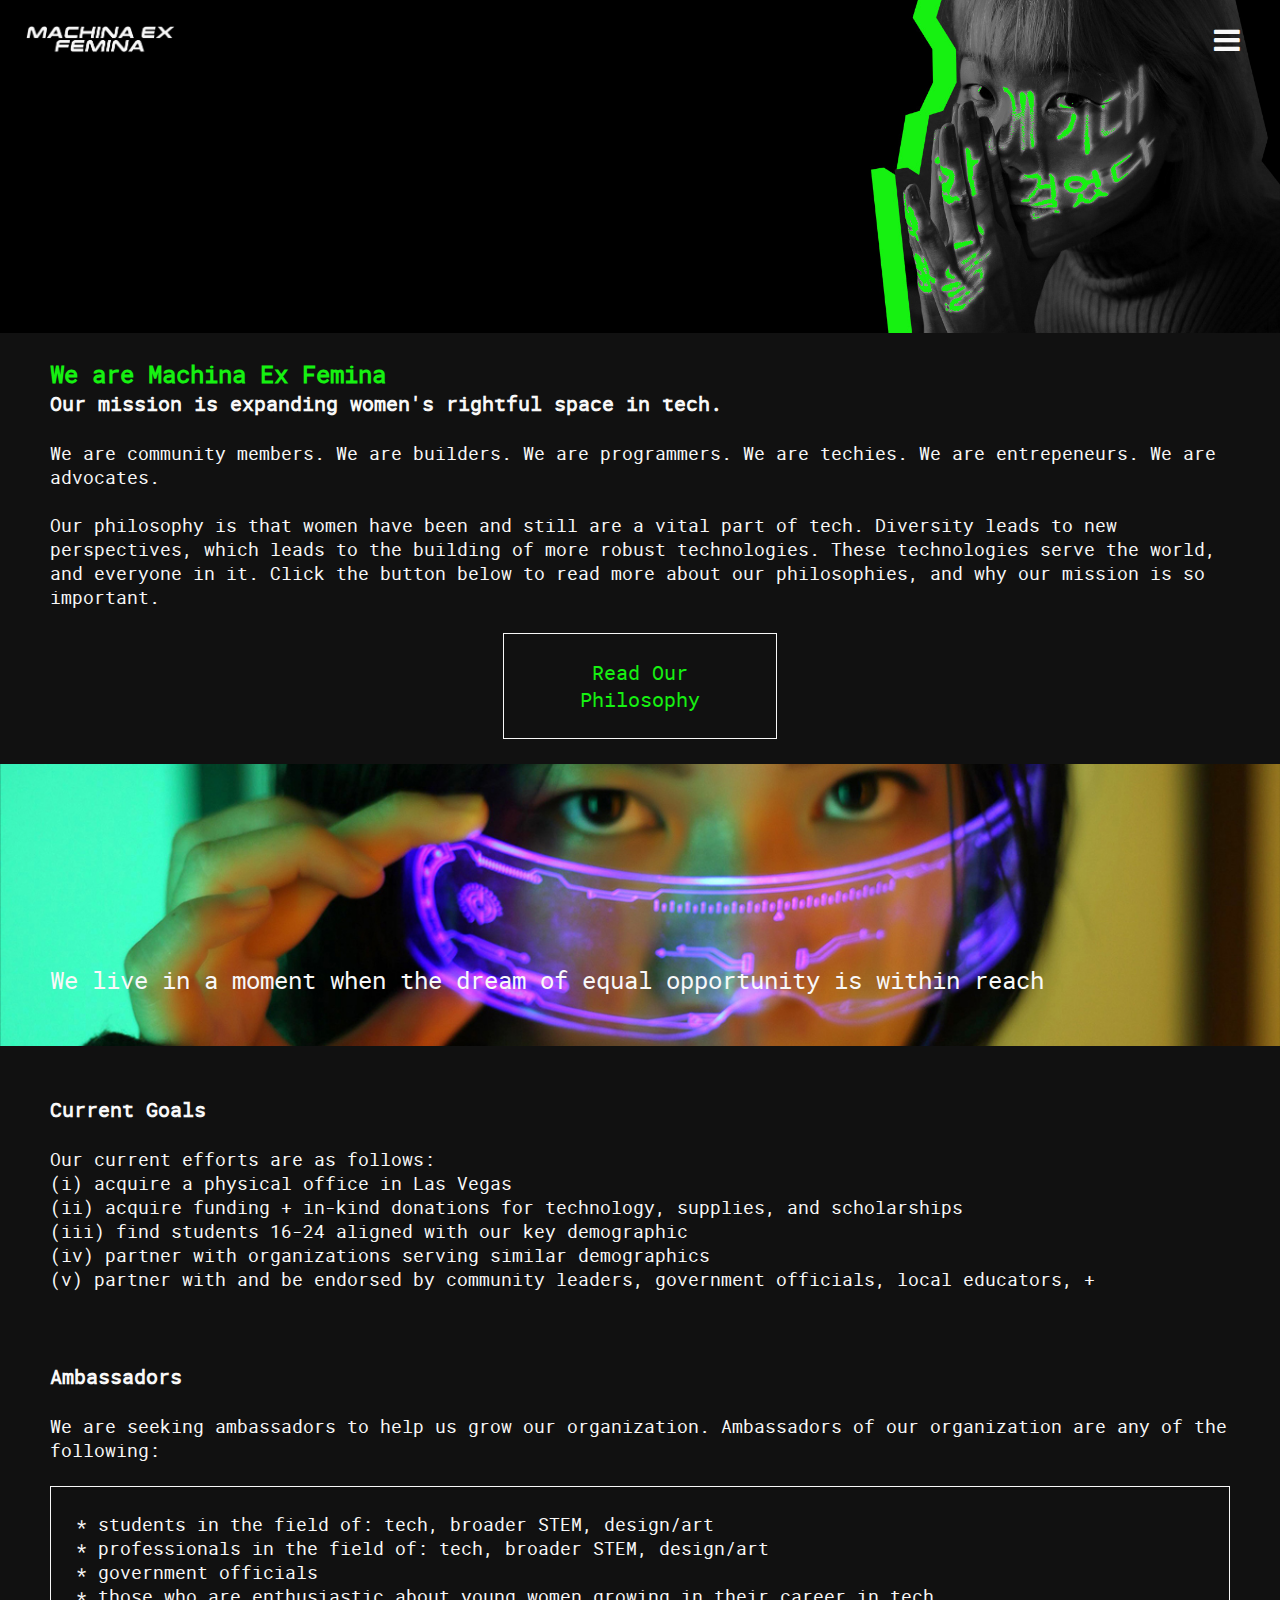
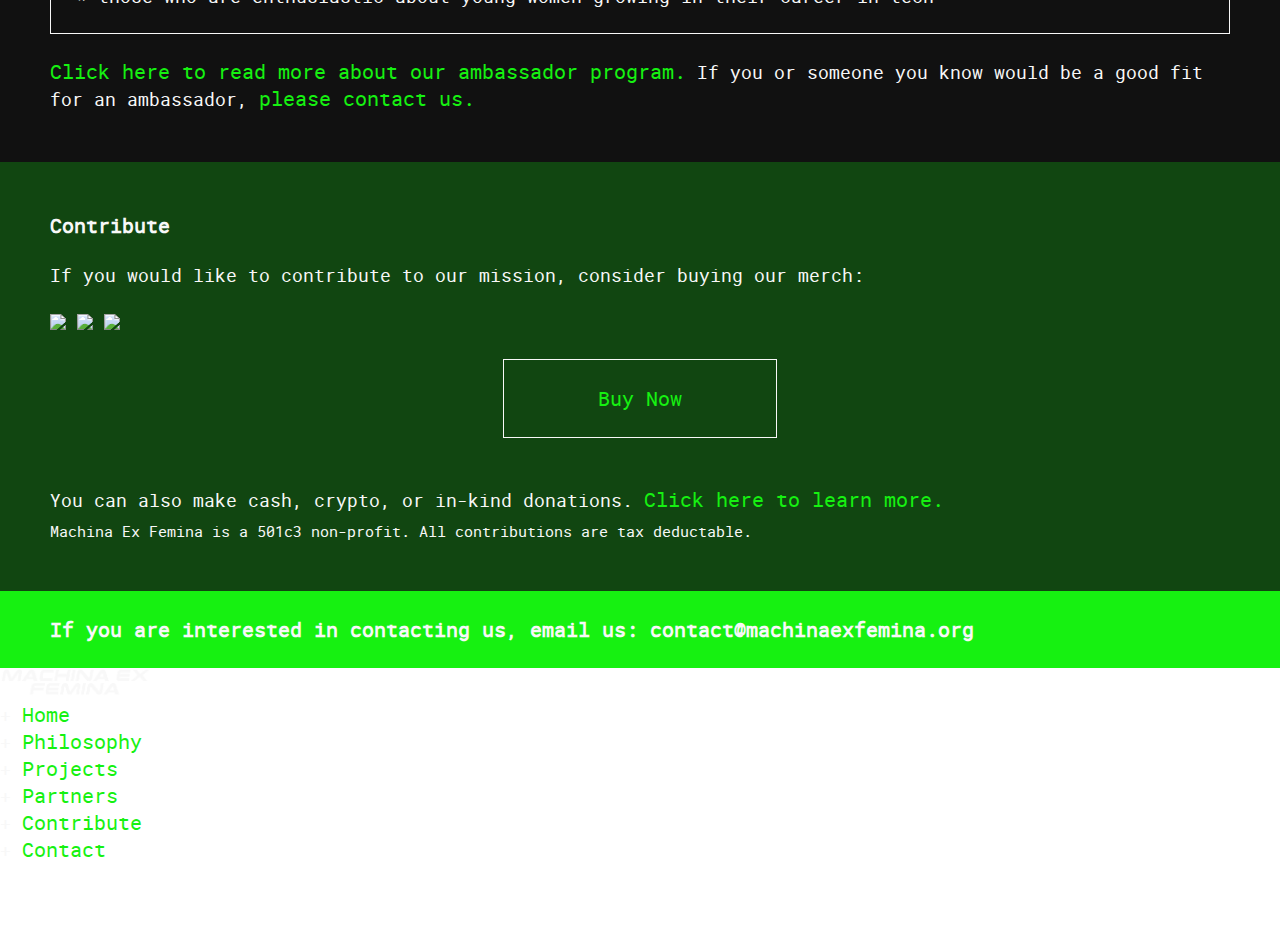
==== index.html @ 654ce54c "Update index.html" ====
<!DOCTYPE html>
<html lang="en">
<head>
    <meta charset="utf-8">
    <title>Machina Ex Femina | Expanding Women's Rightful Space in Tech</title>
    <meta name="viewport" content="width=device-width, initial-scale=1.0">
    <link rel="icon" type="image/x-icon" href="imgs/assets/favicon.png">
    <link rel="stylesheet" href="style.css" href="https://fonts.googleapis.com/css?family=Roboto+Mono">
    <link rel="stylesheet" href="https://cdnjs.cloudflare.com/ajax/libs/font-awesome/4.7.0/css/font-awesome.min.css">
</head>
    
<body>
    <header>
        <nav>        
          <input type="checkbox" id="check">
          <label for="check" class="checkbtn">
              <i class="fa fa-bars"></i>
          </label>    
          <div class="logo"><img src="/imgs/assets/F8F8F8 White Machina Ex Femina Full wo mission statement.png"></div>
              <ul>
                  <li><a href="index">Home</a></li>
                  <li><a class="active" href="philosophy.html">Philosophy</a></li>
                  <li><a class="active" href="projects.html">Projects</a></li>
                  <li><a class="active" href="partners.html">Partners</a></li>
                  <li><a class="active" href="contribute.html">Contribute</a></li>
                  <li><a class="active" href="contact.html">Contact</a></li>
              </ul>
  
          </nav>
        </header>
        

        <div class="general">

            <h1>We are Machina Ex Femina</h1>
            <h2>Our mission is expanding women's rightful space in tech.</h2>
            <br>
            We are community members. We are builders. We are programmers. We are techies. We are entrepeneurs. We are advocates.
            <br><br>
            Our philosophy is that women have been and still are a vital part of tech. Diversity leads to new perspectives, which leads to the building of more robust technologies. These technologies serve the world, and everyone in it. Click the button below to read more about our philosophies, and why our mission is so important.
            <br><br>
            <center><a href="philosophy"><div class="btn">Read Our Philosophy</div></a></center>

        </div>

        <div class="inspiringx">
            
        <p style="font-size: 24px; color: #f8f8f8;">We live in a moment when the dream of equal opportunity is within reach</p>

        </div>

        <div class="goals">
            
            <p style="font-size: 20px; font-weight:bold; background-color: transparent;">Current Goals</p>
            <br>
            Our current efforts are as follows:
            <br>
            (i) acquire a physical office in Las Vegas<br>
            (ii) acquire funding + in-kind donations for technology, supplies, and scholarships<br>
            (iii) find students 16-24 aligned with our key demographic<br>
            (iv) partner with organizations serving similar demographics<br>
            (v) partner with and be endorsed by community leaders, government officials, local educators, +
            <br>
            <br>
            <br>
            <br>
            <p style="font-size: 20px; font-weight:bold; background-color: transparent;">Ambassadors</p>
            <br>
            We are seeking ambassadors to help us grow our organization. Ambassadors of our organization are any of the following:
            <br><br>
            <div class="tbl">
                * students in the field of: tech, broader STEM, design/art<br>
                * professionals in the field of: tech, broader STEM, design/art<br>
                * government officials<br>
                * those who are enthusiastic about young women growing in their career in tech<br>
            </div>
            <br>
            <a href="ambassadors">Click here to read more about our ambassador program.</a> If you or someone you know would be a good fit for an ambassador, <a href="contact">please contact us.</a>

        </div>

        <div class="contribute">
            
            <p style="font-size: 20px; font-weight:bold; background-color: transparent;">Contribute</p>
            <br>
            If you would like to contribute to our mission, consider buying our merch:
            <br><br>
            <img src="../machinaexfemina-site/imgs/merch/brains-hoodie/black.png" width="200px">
            <img src="../machinaexfemina-site/imgs/merch/her-hoodie/black.png" width="200px">
            <img src="../machinaexfemina-site/imgs/merch/logo-hoodie/mxf logo hoodie 2022.png" width="200px">
            <br><br>
            <center><a href="contribute.html"><div class="btn">Buy Now</div></a></center>
            <br><br>
            You can also make cash, crypto, or in-kind donations. <a href="contribute">Click here to learn more.</a>
            <br>
            <sub>Machina Ex Femina is a 501c3 non-profit. All contributions are tax deductable.</sub>

        </div>

        <div class="inquiry">
            
            <p style="font-size: 20px; font-weight:bold; background-color: transparent;">If you are interested in contacting us, email us: contact@machinaexfemina.org</p>

        </div>


        <footer>              
                <img width="150px" src="/imgs/assets/F8F8F8 White Machina Ex Femina Full wo mission statement.png"> 
                
                <div class="footerlinks">
                + <a href="index.html">Home</a><br>
                + <a href="philosophy.html">Philosophy</a><br>
                + <a href="projects.html">Projects</a><br>
                + <a href="partners.html">Partners</a><br>
                + <a href="contribute.html">Contribute</a><br>
                + <a href="contact.html">Contact</a>
                <br><br>
                <a href="https://twitter.com/machinaexfemina"><img width="44px" src="/imgs/twitter logo.png"></a><a href="https://instagram.com/exfemina"><img width="44px" src="/imgs/instagram.png"></a>
                </div>
        </footer>

    </div>
    
</body>





</html>
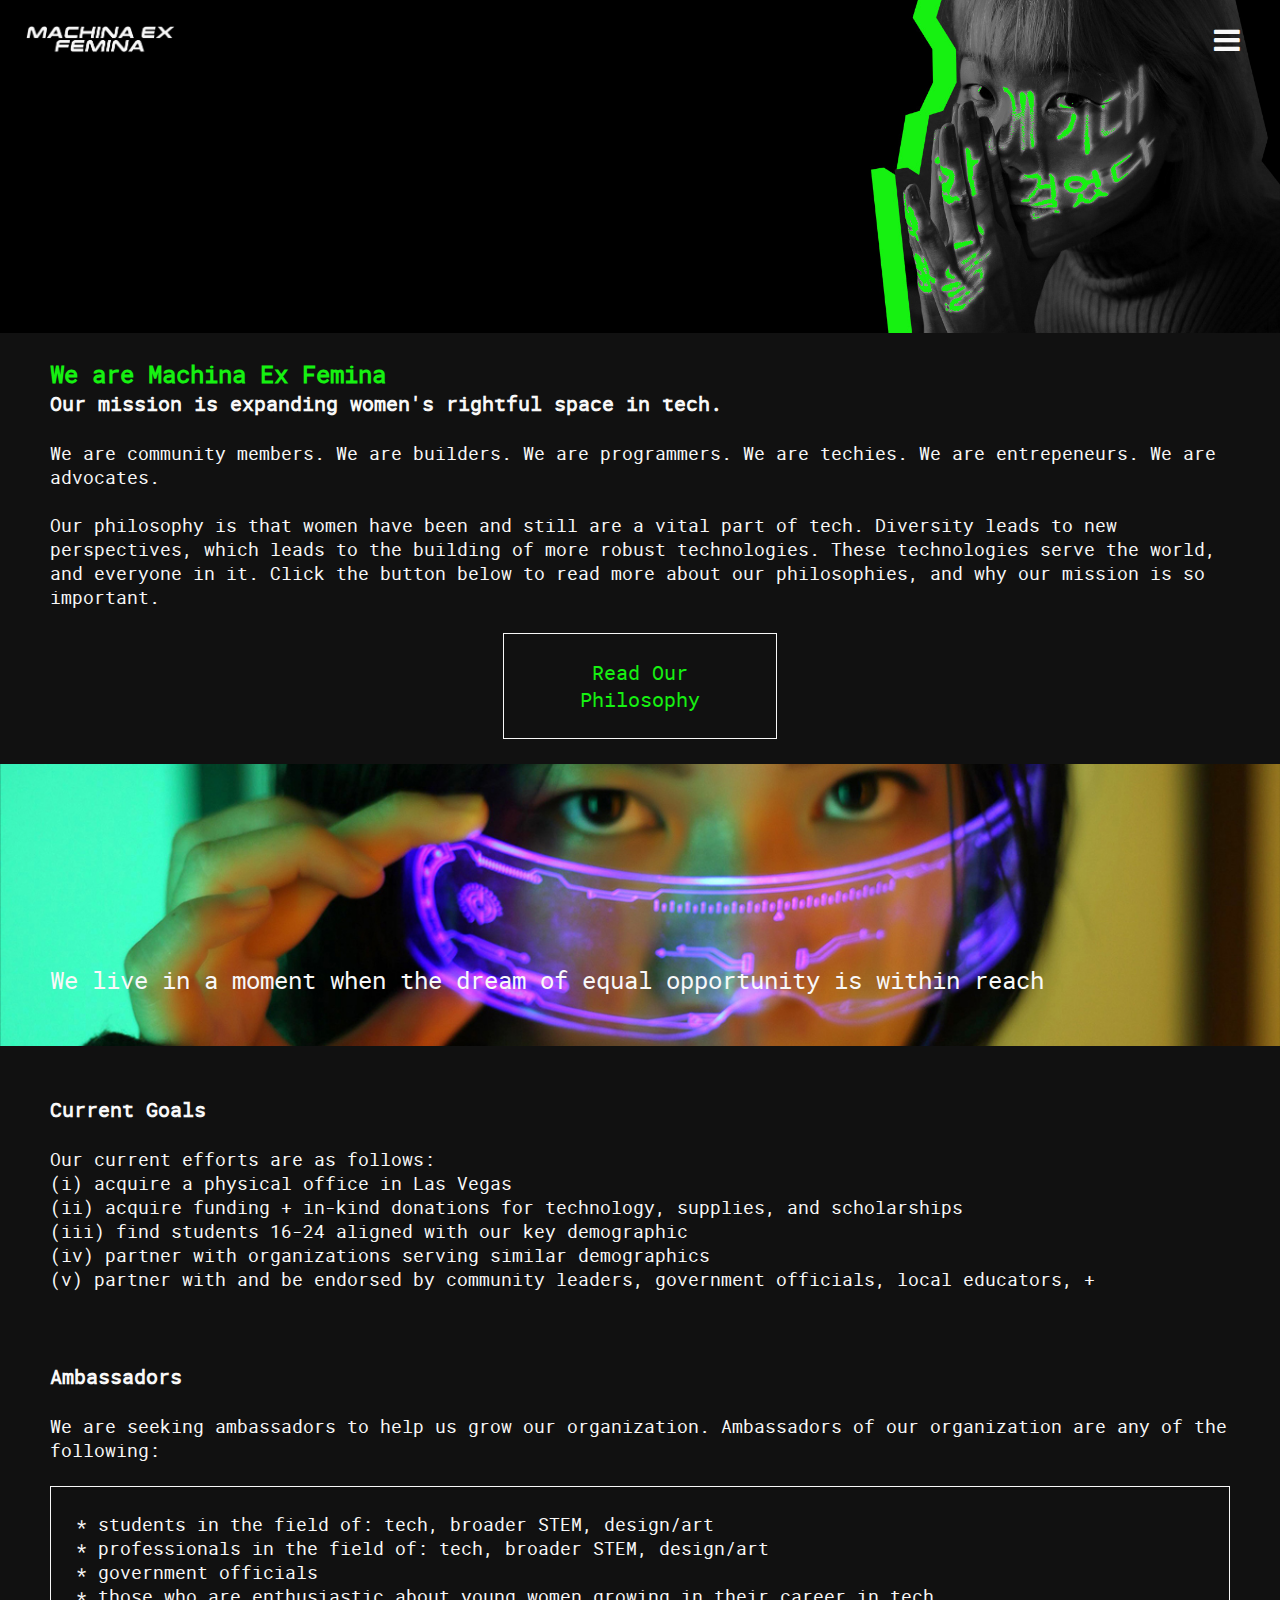
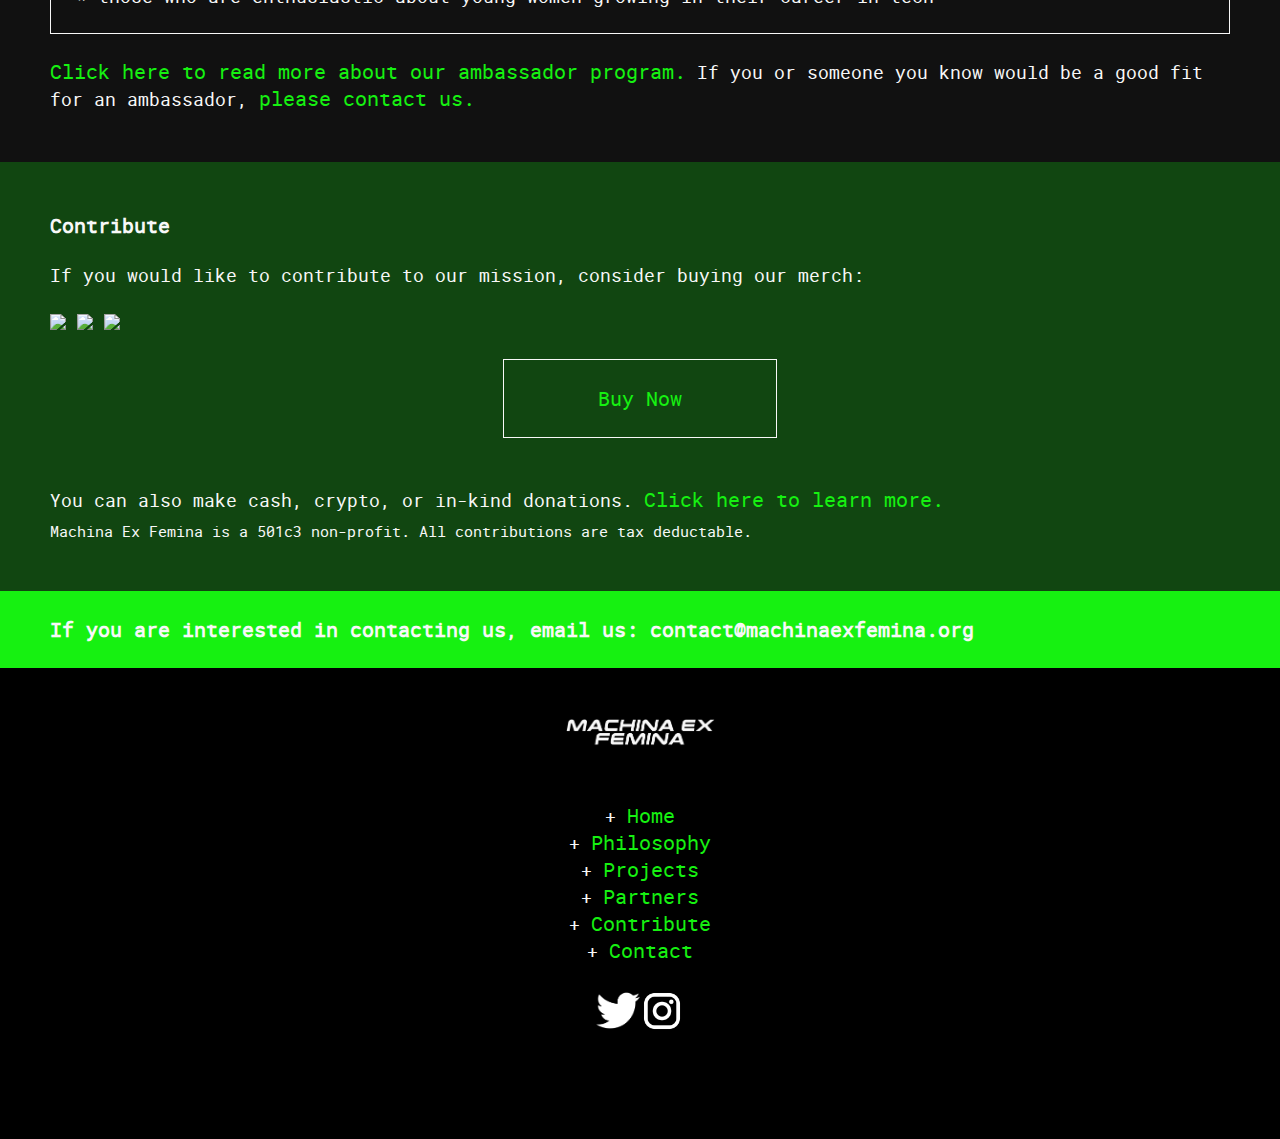
==== commit 134bba93: "footer update" ====
--- a/index.html
+++ b/index.html
@@ -105,9 +105,7 @@
 
 
         <footer>              
-                <img width="150px" src="/imgs/assets/F8F8F8 White Machina Ex Femina Full wo mission statement.png"> 
-                
-                <div class="footerlinks">
+                <a href="https://machinaexfemina.org"><img width="150px" src="/imgs/assets/F8F8F8 White Machina Ex Femina Full wo mission statement.png"></a><div class="footerlinks">
                 + <a href="index.html">Home</a><br>
                 + <a href="philosophy.html">Philosophy</a><br>
                 + <a href="projects.html">Projects</a><br>
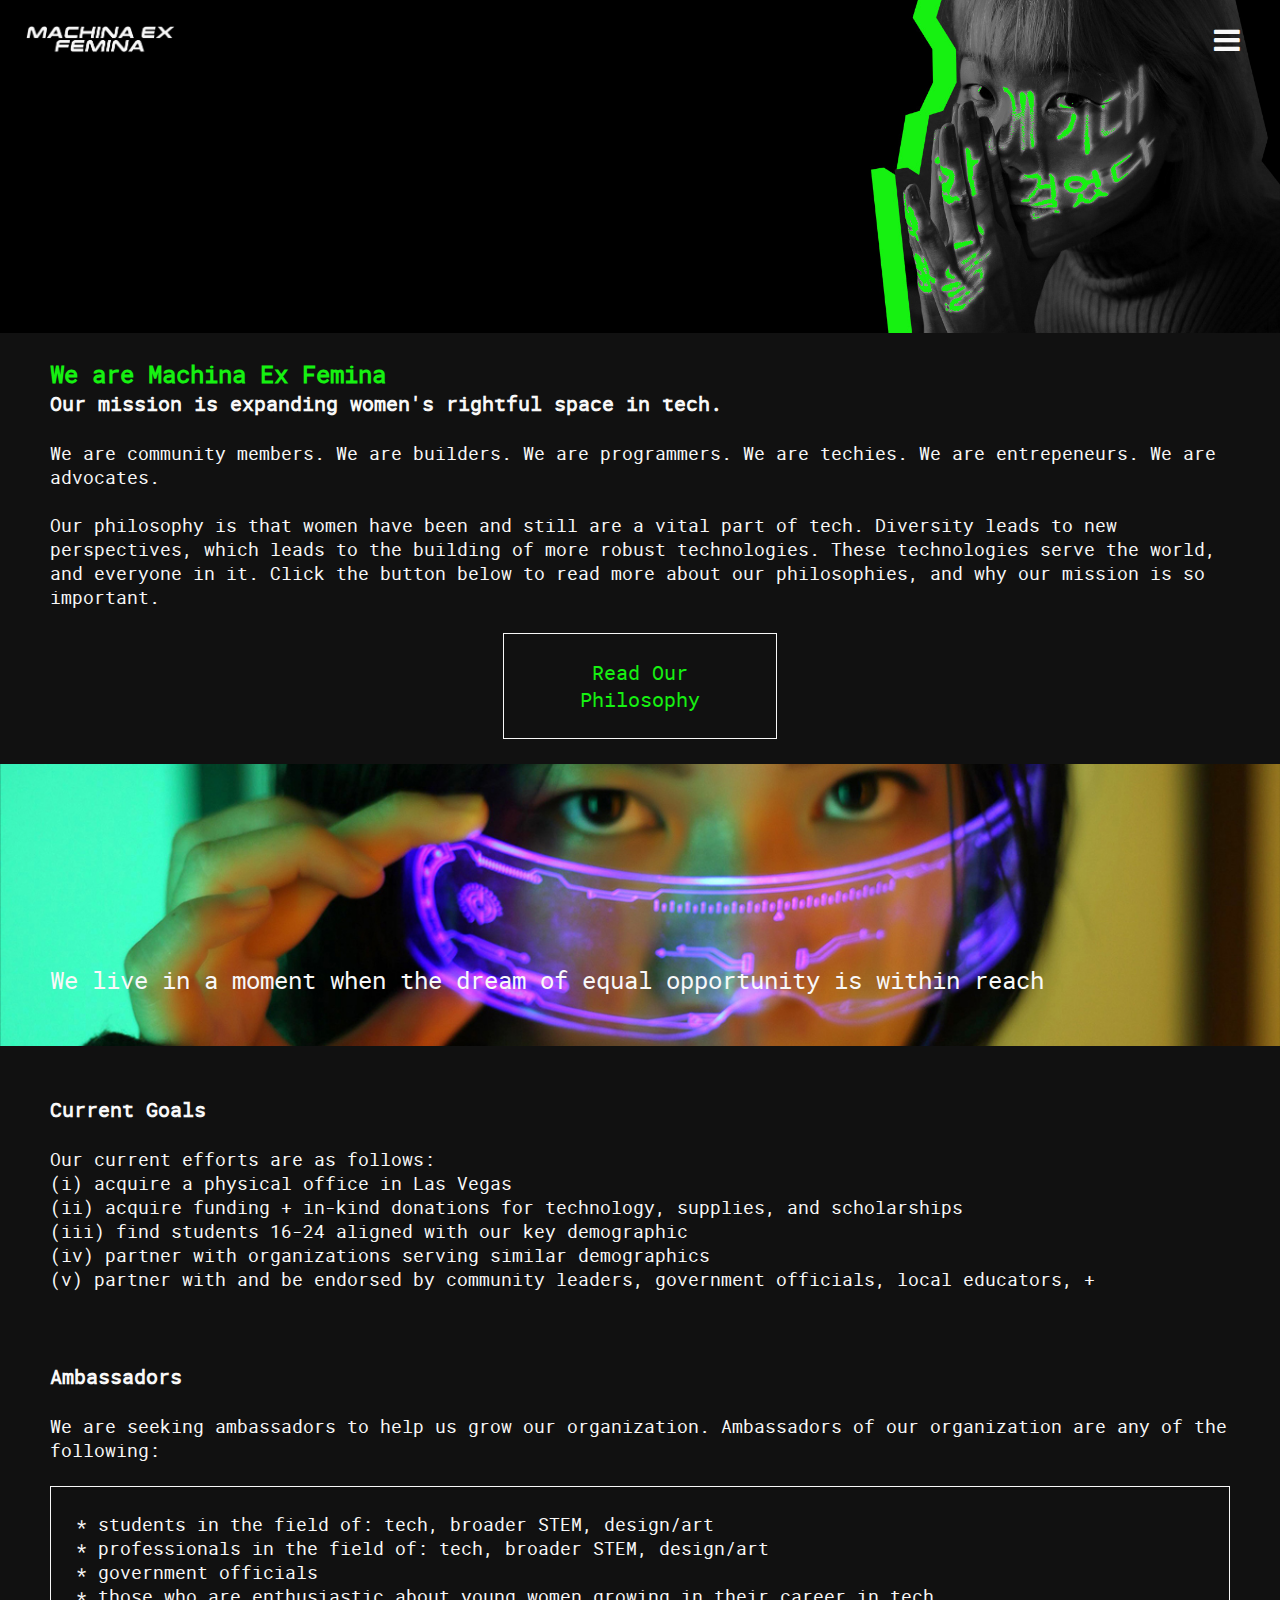
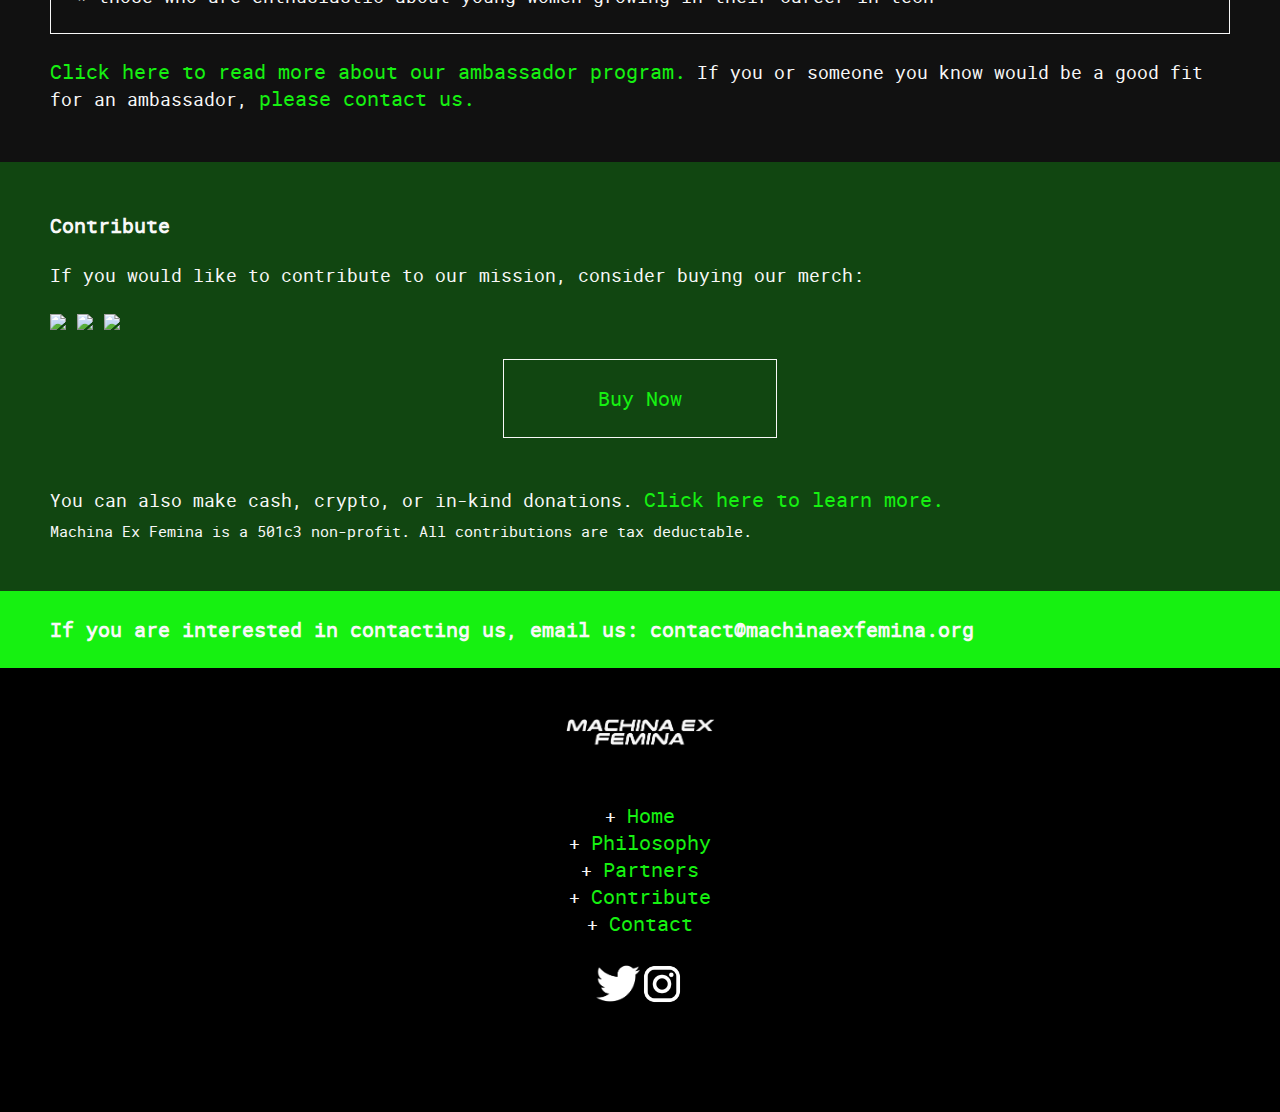
==== commit db224e77: "updated footer links / rmv projects and .html extension" ====
--- a/index.html
+++ b/index.html
@@ -18,12 +18,11 @@
           </label>    
           <div class="logo"><img src="/imgs/assets/F8F8F8 White Machina Ex Femina Full wo mission statement.png"></div>
               <ul>
-                  <li><a href="index">Home</a></li>
-                  <li><a class="active" href="philosophy.html">Philosophy</a></li>
-                  <li><a class="active" href="projects.html">Projects</a></li>
-                  <li><a class="active" href="partners.html">Partners</a></li>
-                  <li><a class="active" href="contribute.html">Contribute</a></li>
-                  <li><a class="active" href="contact.html">Contact</a></li>
+                <li><a href="index">Home</a></li>
+                <li><a class="active" href="philosophy">Philosophy</a></li>
+                <li><a class="active" href="partners">Partners</a></li>
+                <li><a class="active" href="contribute">Contribute</a></li>
+                <li><a class="active" href="contact">Contact</a></li>
               </ul>
   
           </nav>
@@ -106,12 +105,11 @@
 
         <footer>              
                 <a href="https://machinaexfemina.org"><img width="150px" src="/imgs/assets/F8F8F8 White Machina Ex Femina Full wo mission statement.png"></a><div class="footerlinks">
-                + <a href="index.html">Home</a><br>
-                + <a href="philosophy.html">Philosophy</a><br>
-                + <a href="projects.html">Projects</a><br>
-                + <a href="partners.html">Partners</a><br>
-                + <a href="contribute.html">Contribute</a><br>
-                + <a href="contact.html">Contact</a>
+                + <a href="index">Home</a><br>
+                + <a href="philosophy">Philosophy</a><br>
+                + <a href="partners">Partners</a><br>
+                + <a href="contribute">Contribute</a><br>
+                + <a href="contact">Contact</a>
                 <br><br>
                 <a href="https://twitter.com/machinaexfemina"><img width="44px" src="/imgs/twitter logo.png"></a><a href="https://instagram.com/exfemina"><img width="44px" src="/imgs/instagram.png"></a>
                 </div>
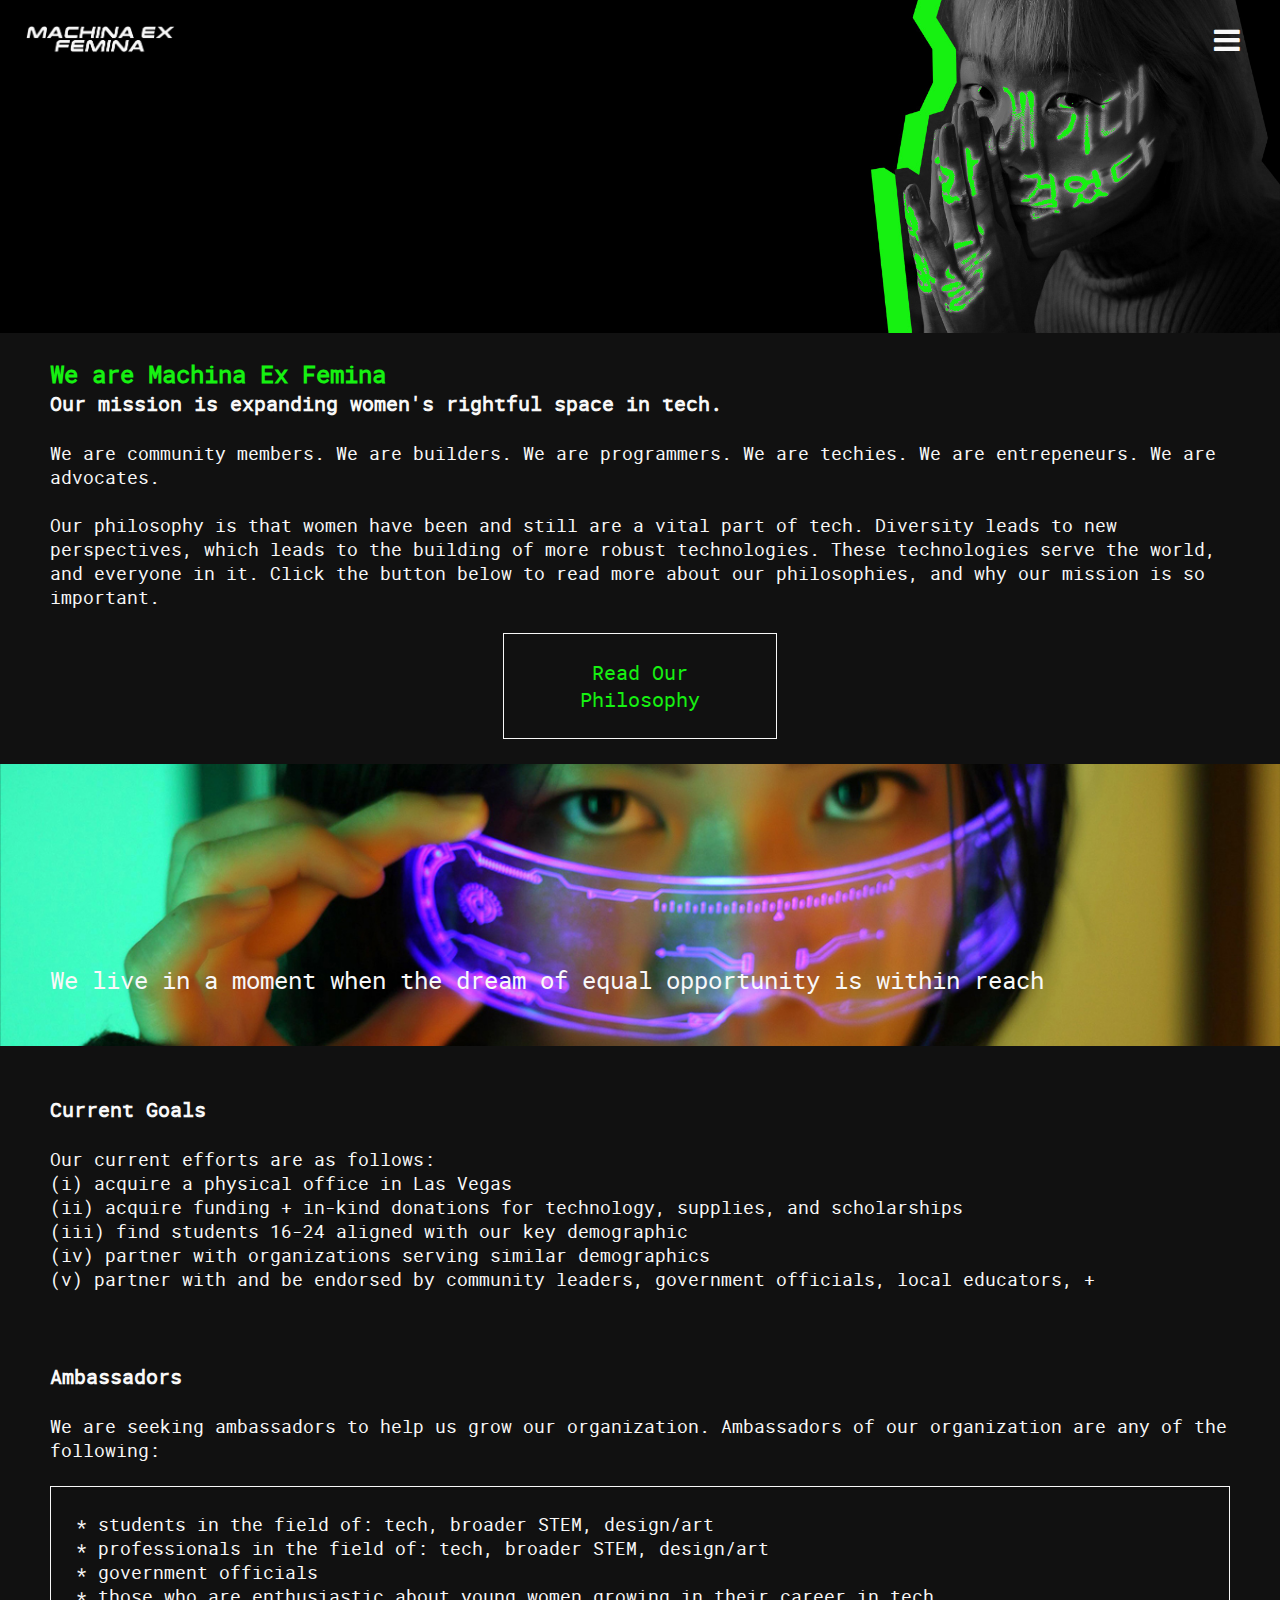
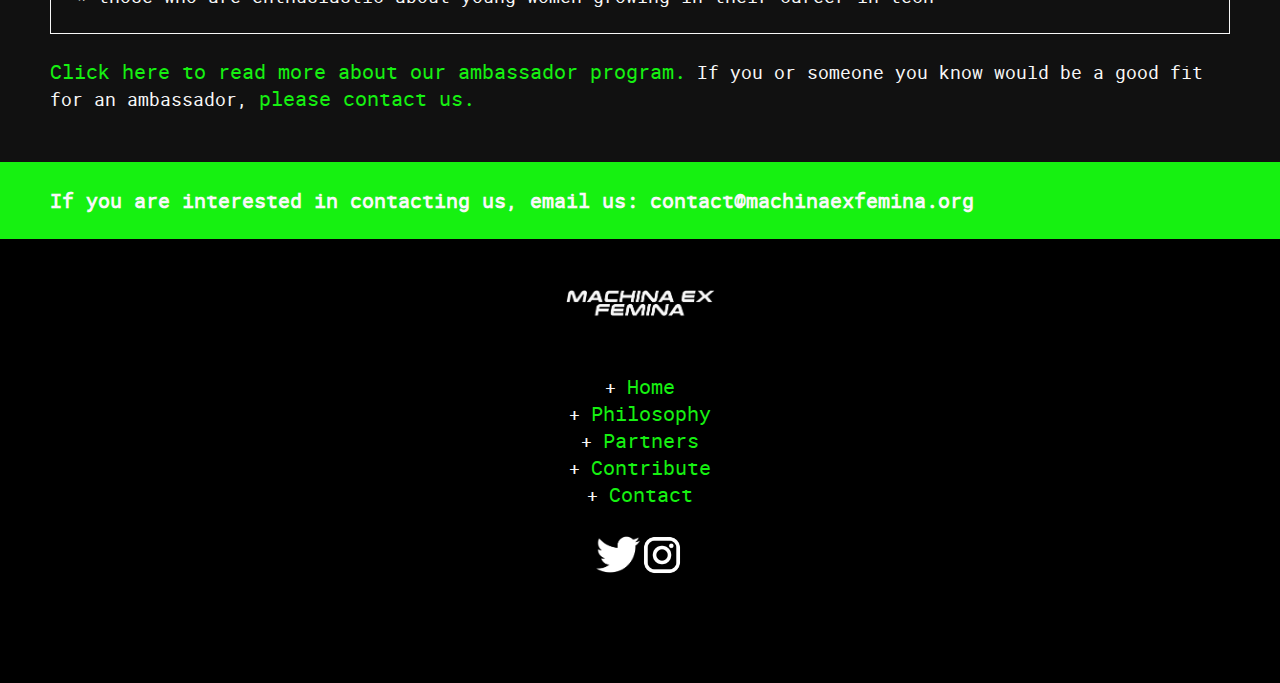
==== commit 50b08325: "update home" ====
--- a/index.html
+++ b/index.html
@@ -78,24 +78,6 @@
 
         </div>
 
-        <div class="contribute">
-            
-            <p style="font-size: 20px; font-weight:bold; background-color: transparent;">Contribute</p>
-            <br>
-            If you would like to contribute to our mission, consider buying our merch:
-            <br><br>
-            <img src="../machinaexfemina-site/imgs/merch/brains-hoodie/black.png" width="200px">
-            <img src="../machinaexfemina-site/imgs/merch/her-hoodie/black.png" width="200px">
-            <img src="../machinaexfemina-site/imgs/merch/logo-hoodie/mxf logo hoodie 2022.png" width="200px">
-            <br><br>
-            <center><a href="contribute.html"><div class="btn">Buy Now</div></a></center>
-            <br><br>
-            You can also make cash, crypto, or in-kind donations. <a href="contribute">Click here to learn more.</a>
-            <br>
-            <sub>Machina Ex Femina is a 501c3 non-profit. All contributions are tax deductable.</sub>
-
-        </div>
-
         <div class="inquiry">
             
             <p style="font-size: 20px; font-weight:bold; background-color: transparent;">If you are interested in contacting us, email us: contact@machinaexfemina.org</p>
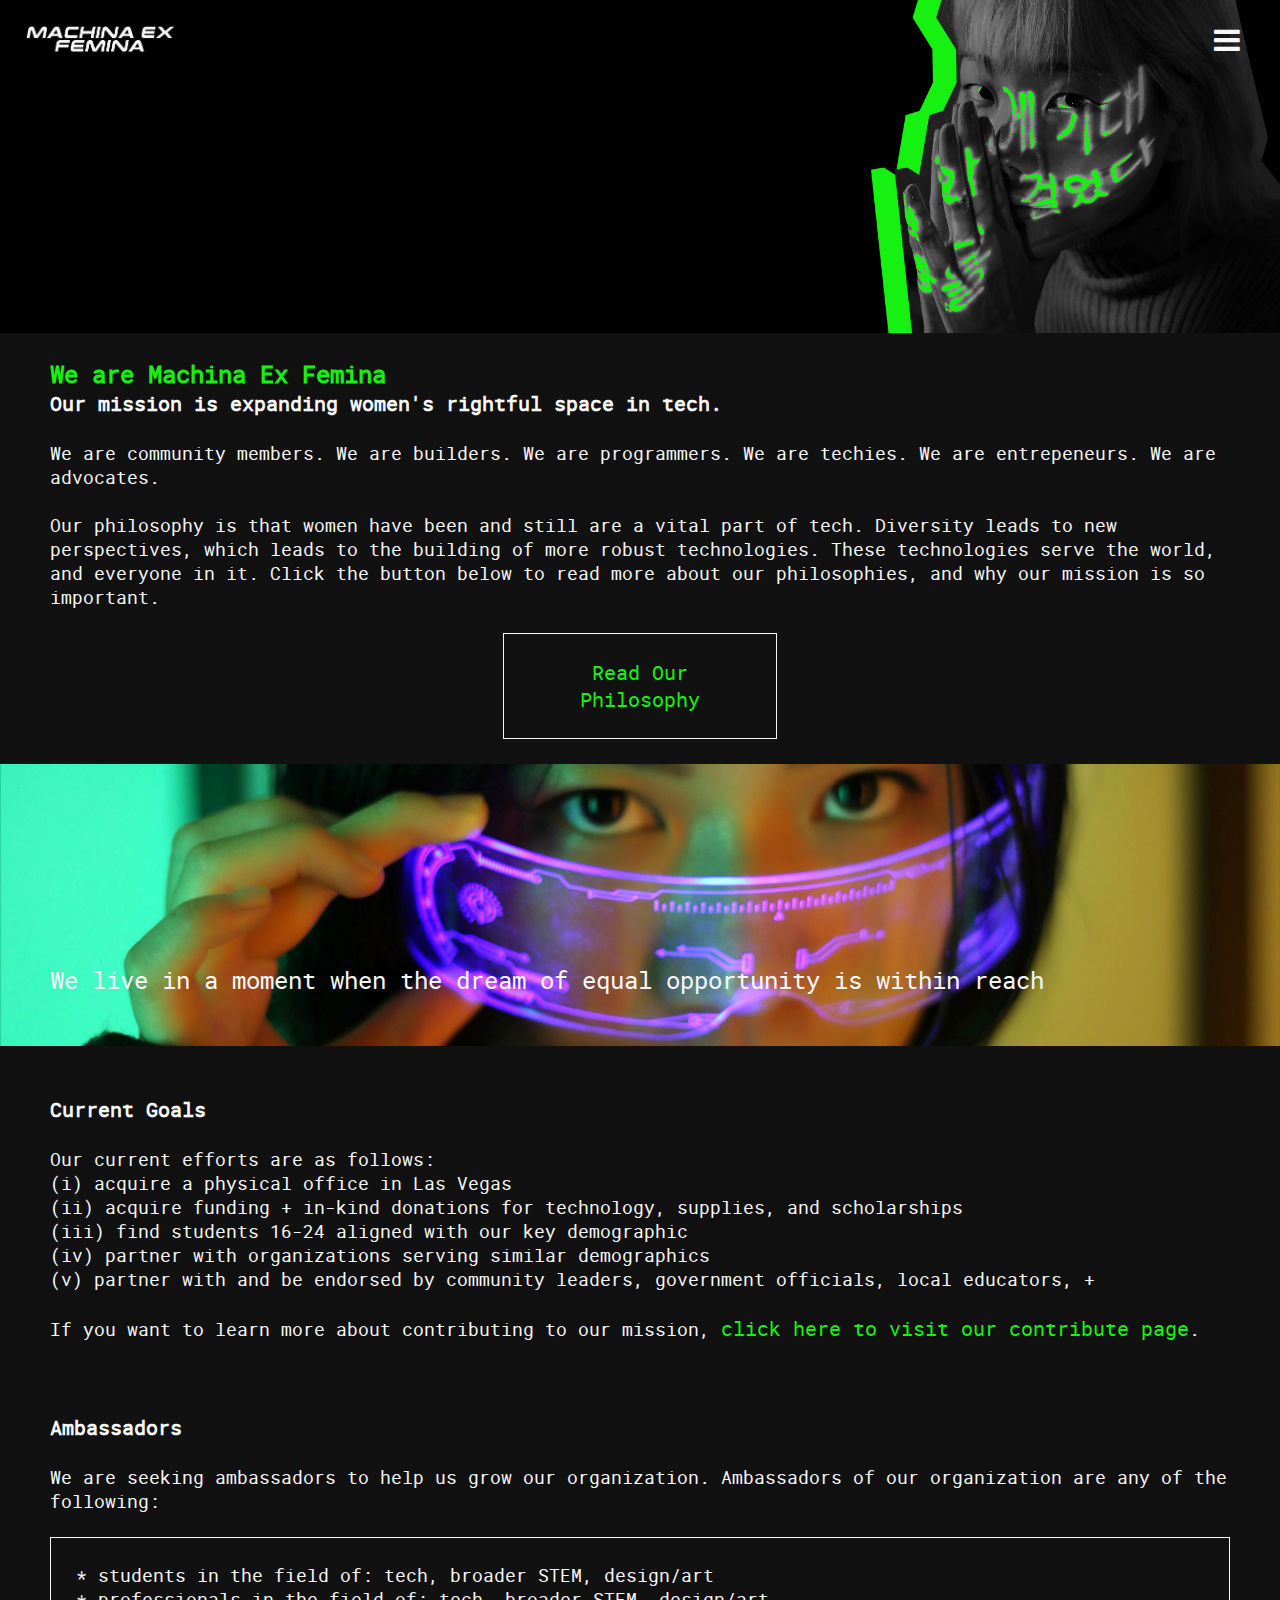
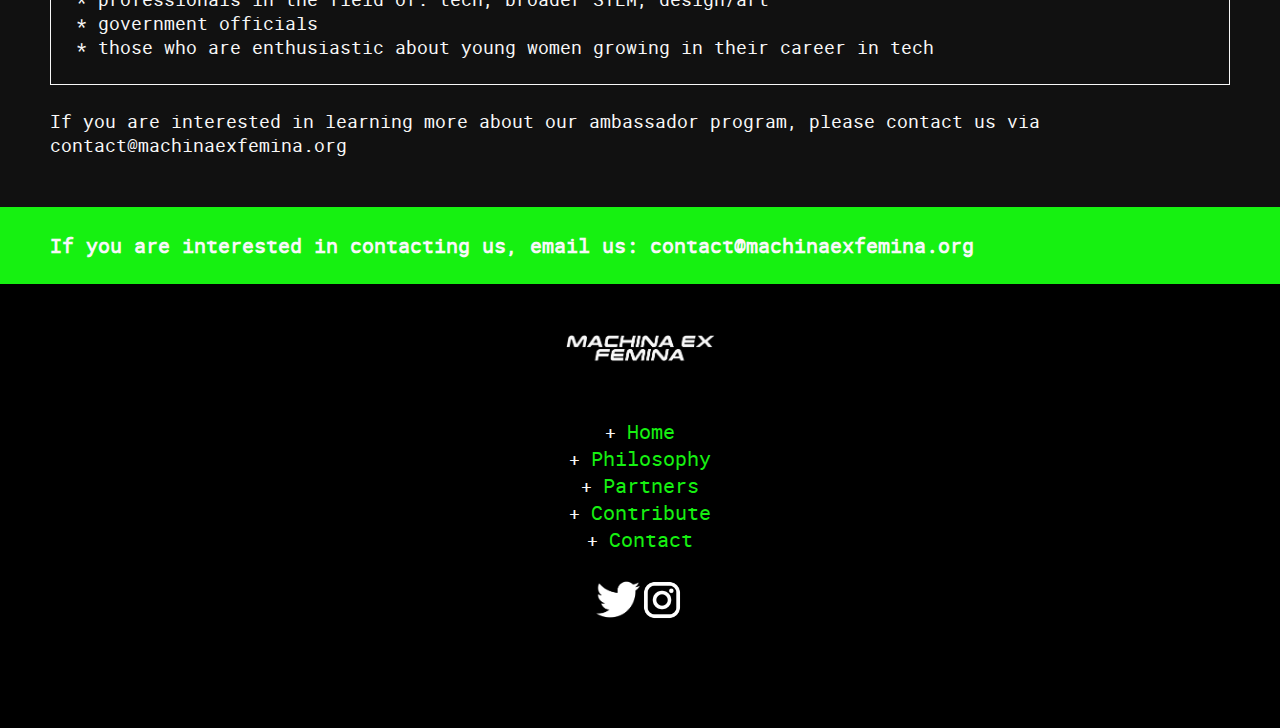
==== commit a463069d: "Update index.html" ====
--- a/index.html
+++ b/index.html
@@ -59,6 +59,8 @@
             (iii) find students 16-24 aligned with our key demographic<br>
             (iv) partner with organizations serving similar demographics<br>
             (v) partner with and be endorsed by community leaders, government officials, local educators, +
+            <br><br>
+            If you want to learn more about contributing to our mission, <a href="contribute">click here to visit our contribute page</a>.
             <br>
             <br>
             <br>
@@ -74,7 +76,7 @@
                 * those who are enthusiastic about young women growing in their career in tech<br>
             </div>
             <br>
-            <a href="ambassadors">Click here to read more about our ambassador program.</a> If you or someone you know would be a good fit for an ambassador, <a href="contact">please contact us.</a>
+            If you are interested in learning more about our ambassador program, please contact us via contact@machinaexfemina.org
 
         </div>
 
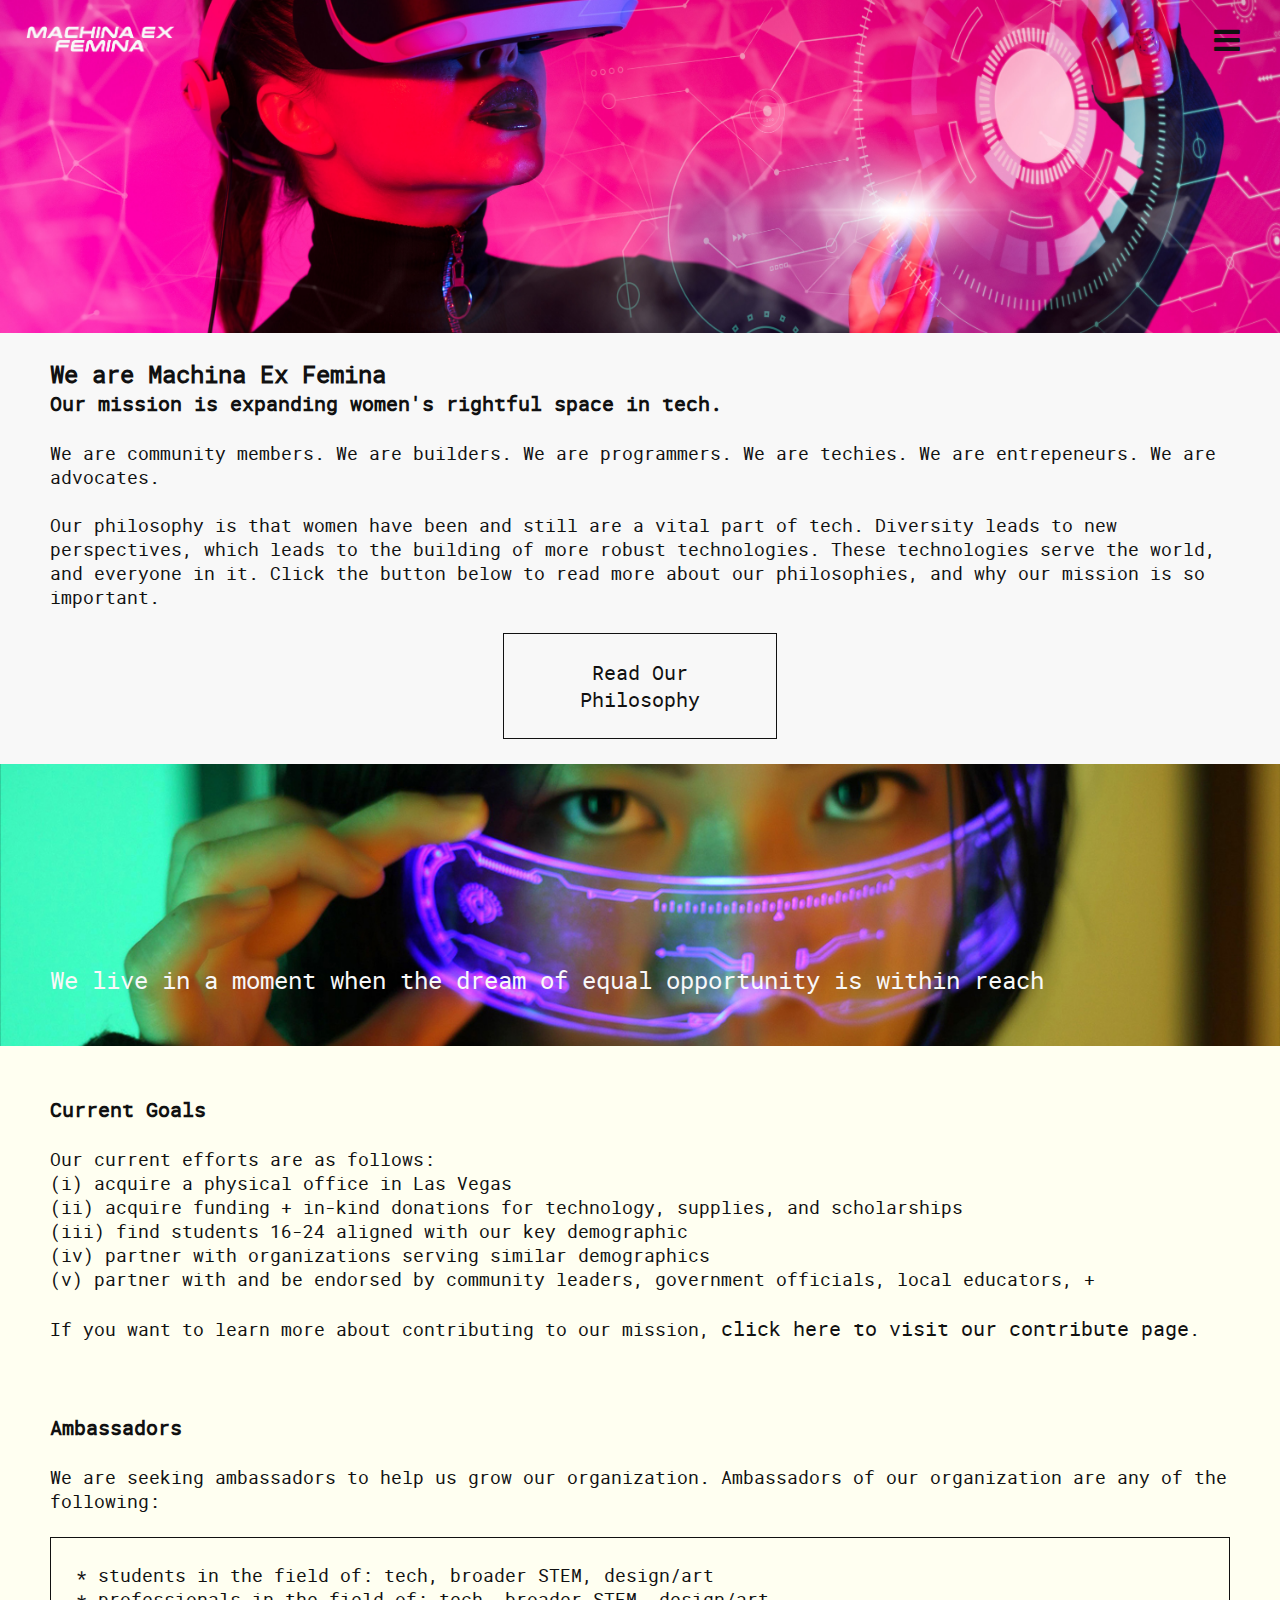
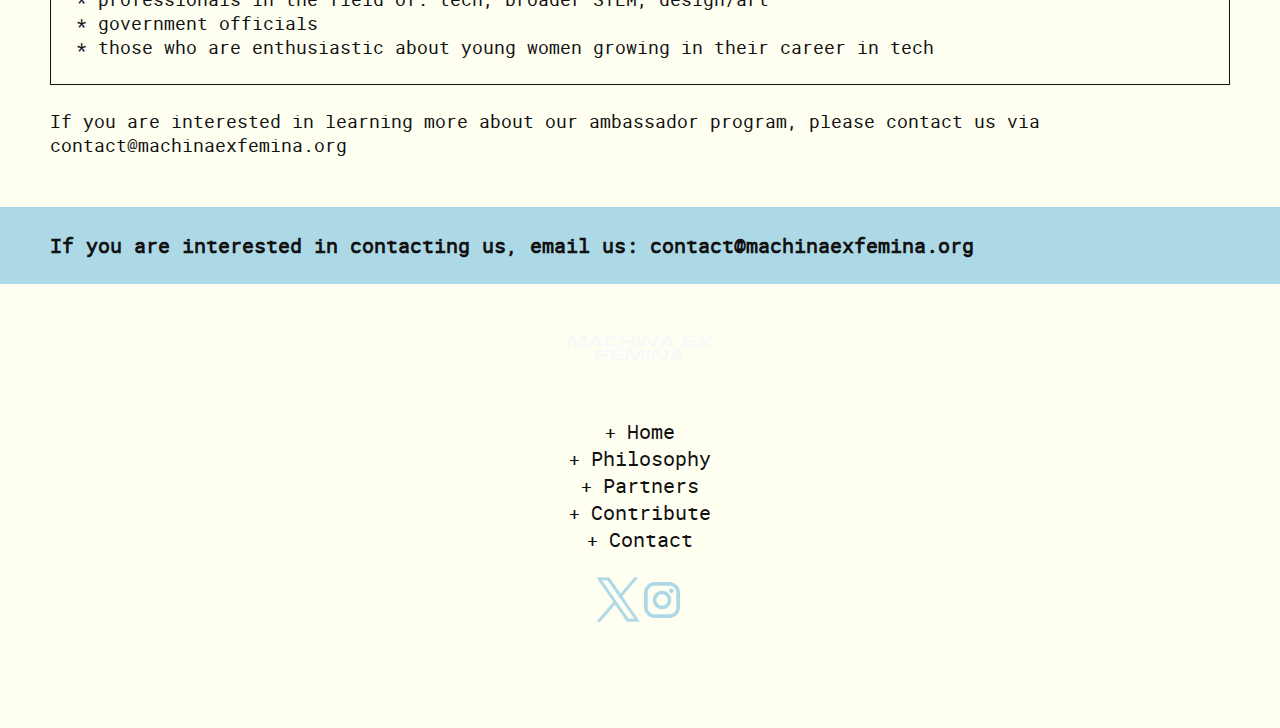
==== commit 8fea16f6: "logo color update" ====
--- a/index.html
+++ b/index.html
@@ -95,7 +95,7 @@
                 + <a href="contribute">Contribute</a><br>
                 + <a href="contact">Contact</a>
                 <br><br>
-                <a href="https://twitter.com/machinaexfemina"><img width="44px" src="/imgs/twitter logo.png"></a><a href="https://instagram.com/exfemina"><img width="44px" src="/imgs/instagram.png"></a>
+                <a href="https://twitter.com/machinaexfemina"><img width="44px" src="/imgs/xblue.png"></a><a href="https://instagram.com/exfemina"><img width="44px" src="/imgs/instagramblue.png"></a>
                 </div>
         </footer>
 
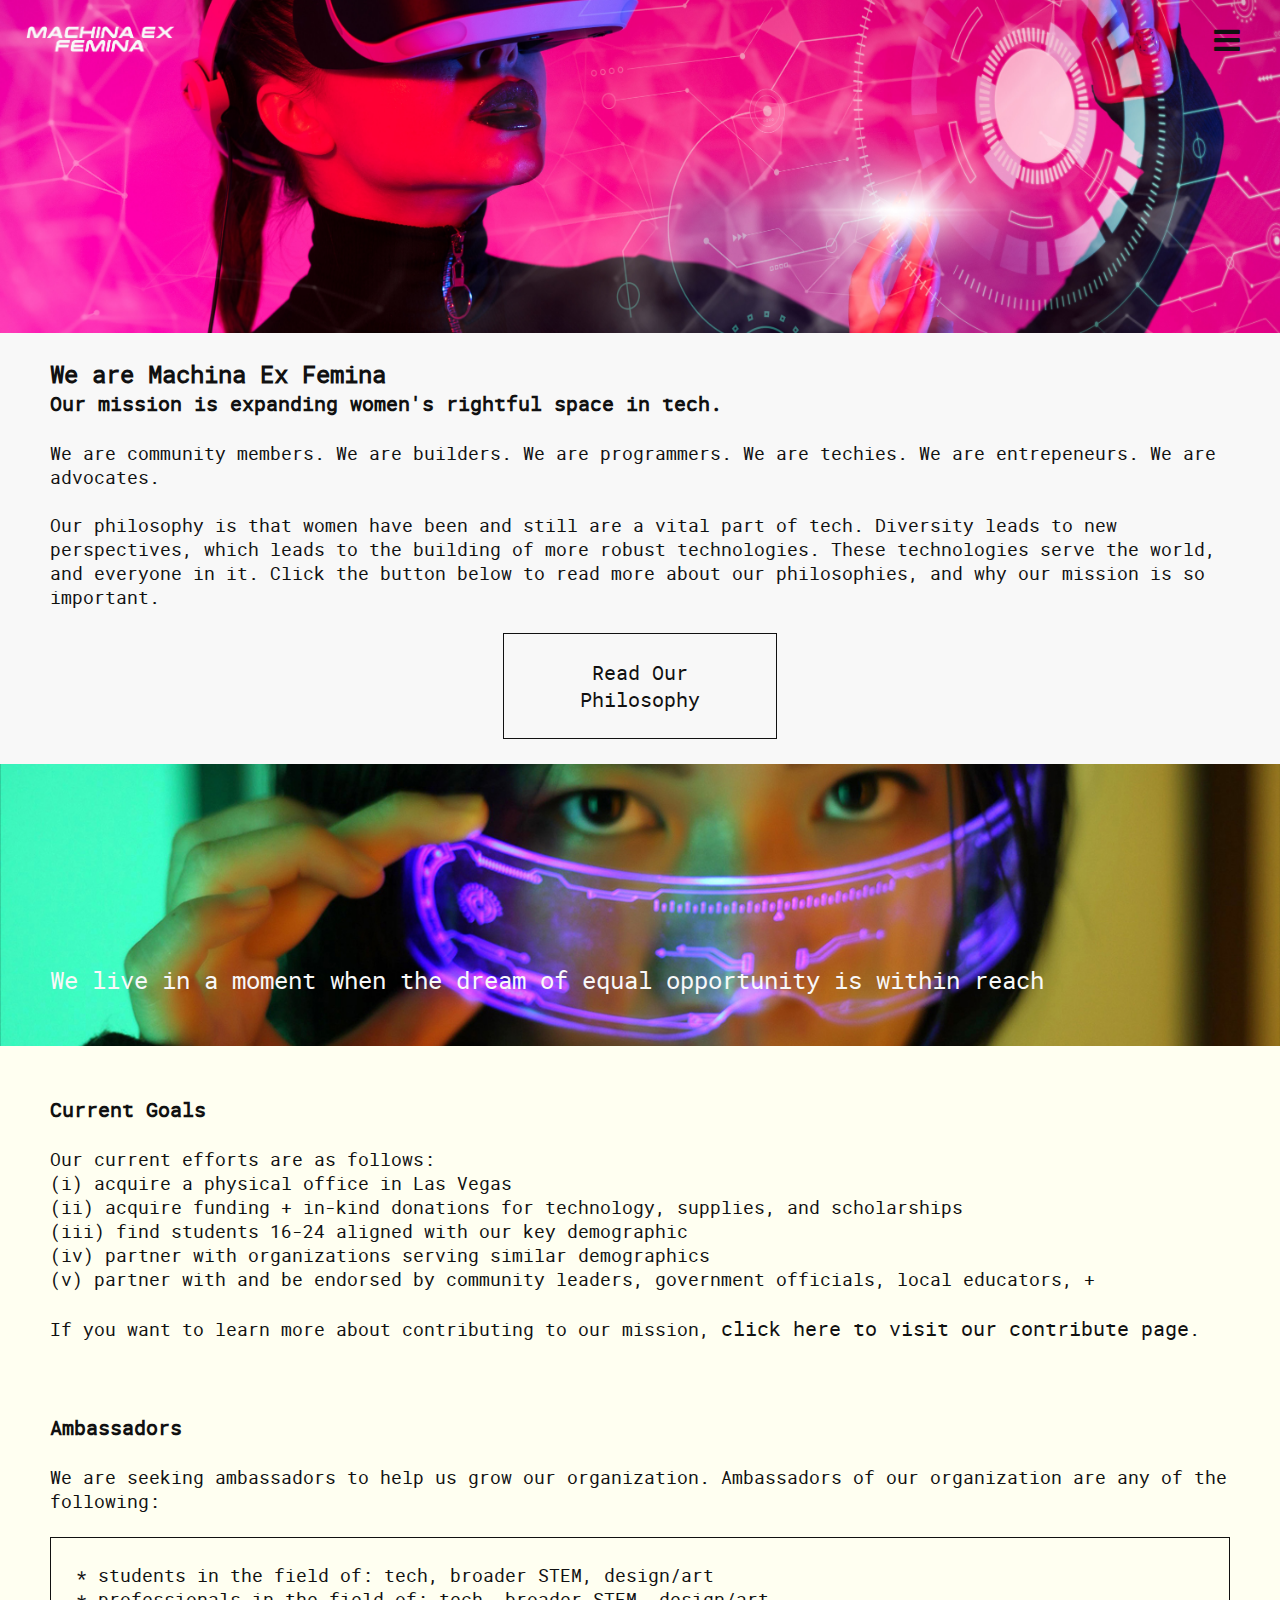
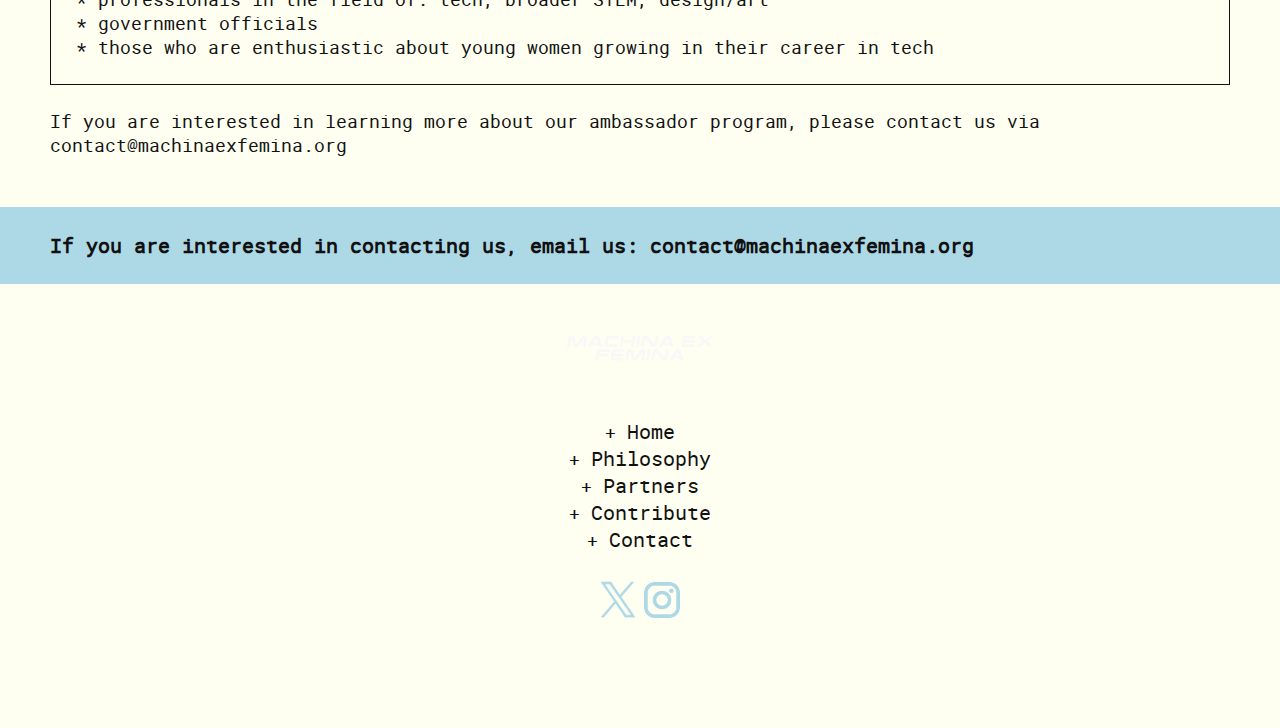
==== commit b1ce9b55: "x logo" ====
--- a/index.html
+++ b/index.html
@@ -2,7 +2,7 @@
 <html lang="en">
 <head>
     <meta charset="utf-8">
-    <title>Machina Ex Femina | Expanding Women's Rightful Space in Tech</title>
+    <title>Machina Ex Femina | Expanding Women's Rightful Space in Tech </title>
     <meta name="viewport" content="width=device-width, initial-scale=1.0">
     <link rel="icon" type="image/x-icon" href="imgs/assets/favicon.png">
     <link rel="stylesheet" href="style.css" href="https://fonts.googleapis.com/css?family=Roboto+Mono">
